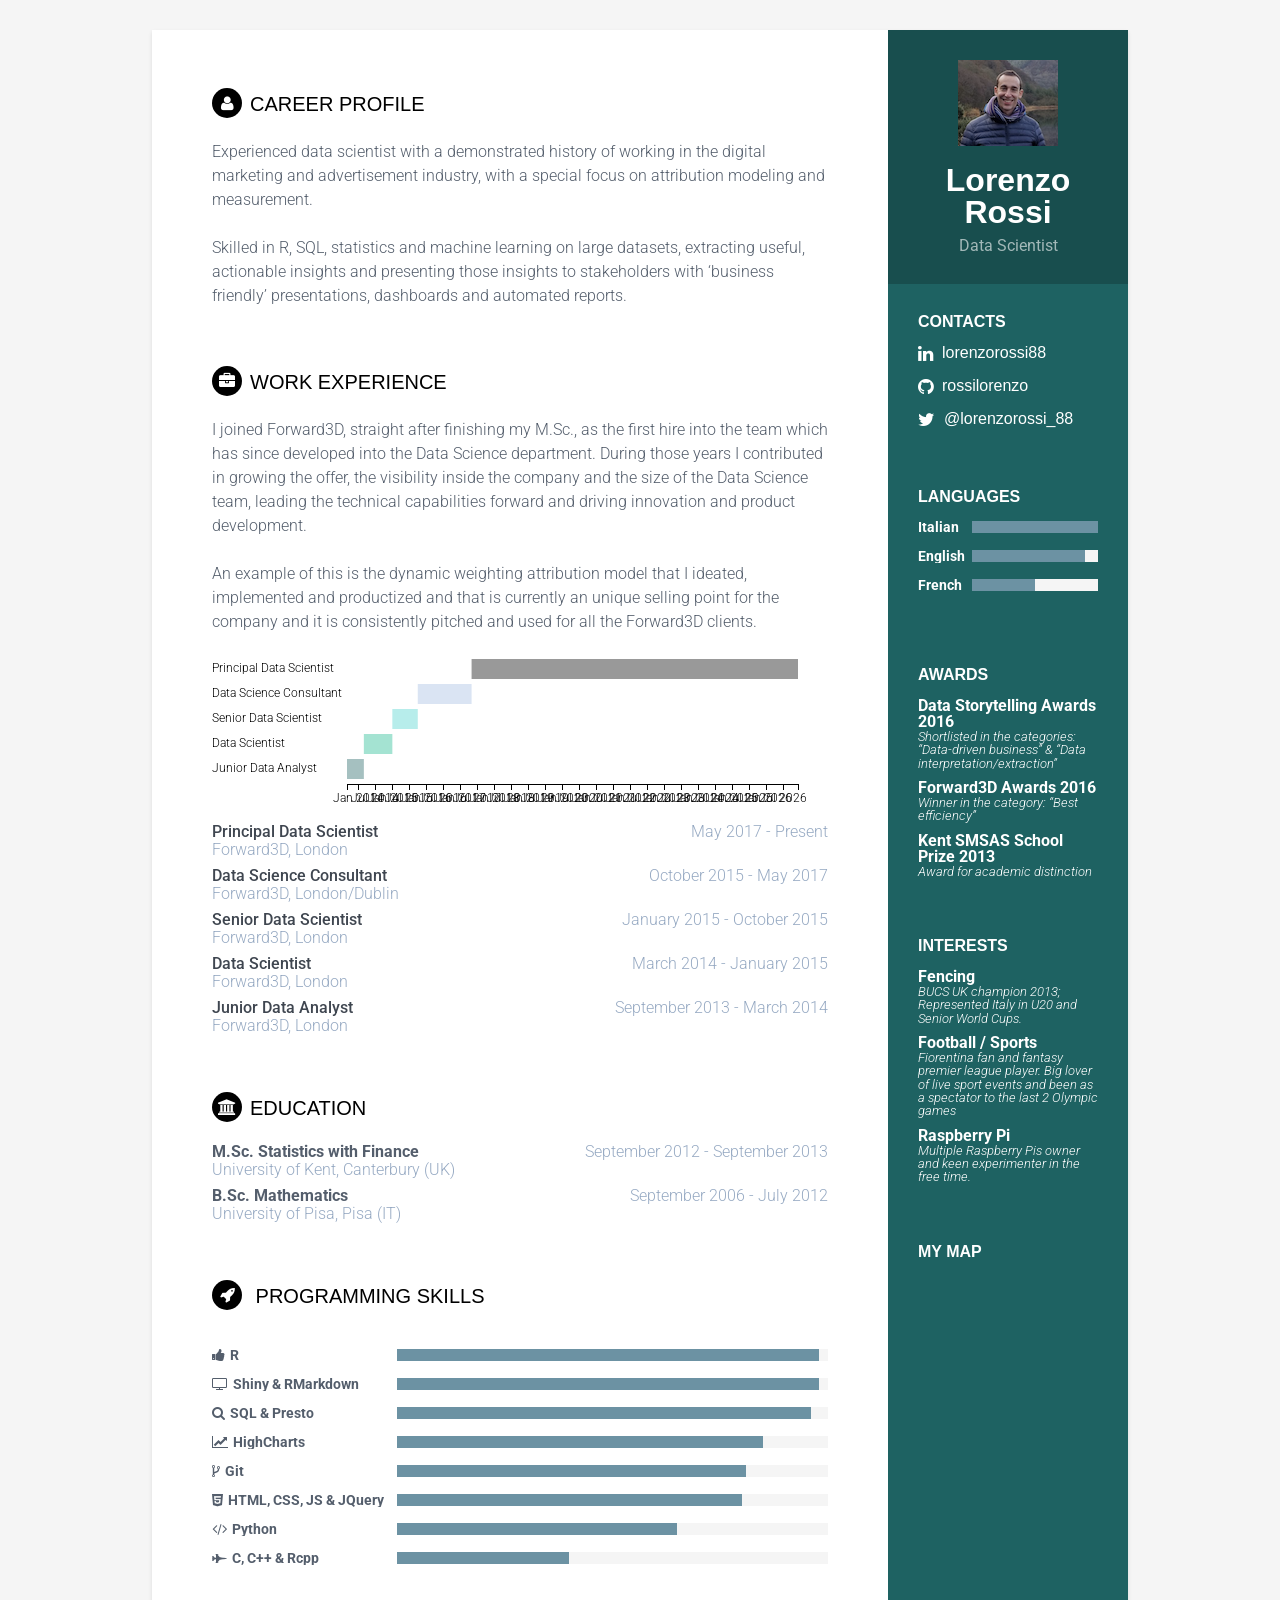
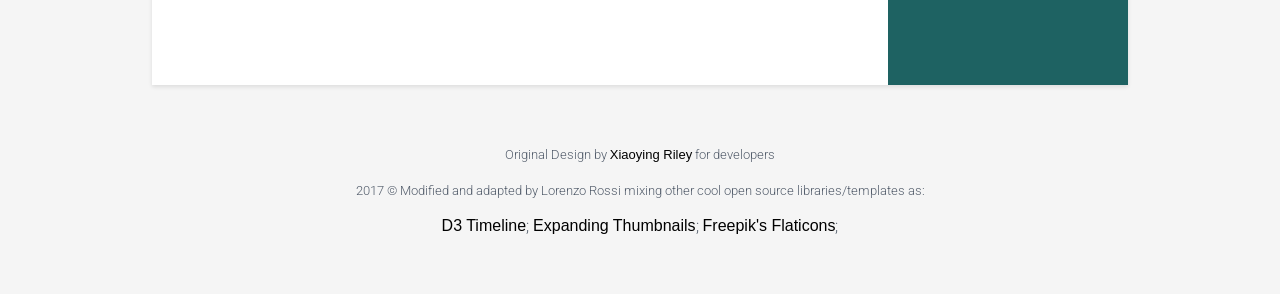
==== index.html @ d913e897 "adding google meta tag" ====
<!DOCTYPE html>
      
  
 <html lang="en-us"> 
<head>
	<meta name="generator" content="Hugo 0.18.1" />
        <title>Lorenzo Rossi Resume</title>
    
    <meta charset="utf-8">
    <meta http-equiv="X-UA-Compatible" content="IE=edge">
    <meta name="viewport" content="width=device-width, initial-scale=1.0">
    <meta name="description" content="Hugo Responsive Resume/CV Theme for Developers">
    <meta name="author" content="Pavel Kanyshev"> 
    <meta name="google-site-verification" content="xHB8V_kga6Je8Wn4gjUl0_mpxpPhlJgiMAIbyjKxvxQ" />   
    <link rel="shortcut icon" href="favicon.ico">  
    <link href='https://fonts.googleapis.com/css?family=Roboto:400,500,400italic,300italic,300,500italic,700,700italic,900,900italic' rel='stylesheet' type='text/css'>
    
    <link rel="stylesheet" href="assets/plugins/bootstrap/css/bootstrap.min.css">   
    
    <link rel="stylesheet" href="assets/plugins/reset.css">
    <link rel="stylesheet" href="assets/plugins/style.css">
    <link rel="stylesheet" href="assets/plugins/font-awesome/css/font-awesome.css">
    <link rel="stylesheet" href="assets/css/component.css">
    <link rel="stylesheet" href="assets/css/default.css">

    
    <link rel="stylesheet" href="https://npmcdn.com/leaflet@0.7.7/dist/leaflet.css" />
<script src="https://npmcdn.com/leaflet@0.7.7/dist/leaflet.js"></script>
    
    <script type="text/javascript" src="assets/plugins/jquery-1.11.3.min.js"></script>
    
      
    <link id="theme-style" rel="stylesheet" href="assets/css/styles-6.css">

    
    <script src="assets/plugins/d3.js" charset="utf-8"></script>
    <script src="assets/plugins/timeline.js"></script>
    <link rel="stylesheet" href="assets/css/timeline.css">

    
	
    

    <script type="text/javascript">

  var _gaq = _gaq || [];
  _gaq.push(['_setAccount', 'UA-99236014-1']);
  _gaq.push(['_trackPageview']);

  (function() {
    var ga = document.createElement('script'); ga.type = 'text/javascript'; ga.async = true;
    ga.src = ('https:' == document.location.protocol ? 'https://ssl' : 'http://www') + '.google-analytics.com/ga.js';
    var s = document.getElementsByTagName('script')[0]; s.parentNode.insertBefore(ga, s);
  })();

</script>


    <script type="text/javascript" src="https://l2.io/ip.js?var=myip"></script>
    <script type='text/javascript'>
        _gaq.push(['_setCustomVar', 1, 'IP', myip, 1]);
    </script>

</head>

<body>
    <div class="wrapper">

            <div class="sidebar-wrapper">

		            <div class="profile-container">
                <img class="profile" src="assets/images/profile.png" alt="" />
                <h1 class="name">Lorenzo Rossi</h1>
                <h3 class="tagline">Data Scientist</h3>
            </div>

		
		<div class="contact-container container-block">
<h2 class="container-block-title">Contacts</h2>
	<ul class="list-unstyled contact-list">
	
		<li class="linkedin">
			<i class="fa fa-linkedin"></i>
			<a target="_blank" href="//linkedin.com/in/lorenzorossi88" onClick='_gaq.push(["_trackEvent", "ContactLink", "Click", &#34;//linkedin.com/in/lorenzorossi88&#34;]);'>lorenzorossi88</a>
		</li>
	
		<li class="github">
			<i class="fa fa-github"></i>
			<a target="_blank" href="//github.com/rossilorenzo" onClick='_gaq.push(["_trackEvent", "ContactLink", "Click", &#34;//github.com/rossilorenzo&#34;]);'>rossilorenzo</a>
		</li>
	
		<li class="twitter">
			<i class="fa fa-twitter"></i>
			<a target="_blank" href="//twitter.com/lorenzorossi_88" onClick='_gaq.push(["_trackEvent", "ContactLink", "Click", &#34;//twitter.com/lorenzorossi_88&#34;]);'>@lorenzorossi_88</a>
		</li>
	
	</ul>
</div>
		

		
		            <div class="languages-container container-block">
                <h2 class="container-block-title">Languages</h2>
                
                <div class="skillset">
				
					<div class="item">
                        <h3 class="level-title">Italian</h3>
                        <div class="level-bar">
                            <div class="level-bar-inner" data-level="100%">
                            </div>                                      
                        </div>                                 
                    </div>
				
					<div class="item">
                        <h3 class="level-title">English</h3>
                        <div class="level-bar">
                            <div class="level-bar-inner" data-level="90%">
                            </div>                                      
                        </div>                                 
                    </div>
				
					<div class="item">
                        <h3 class="level-title">French</h3>
                        <div class="level-bar">
                            <div class="level-bar-inner" data-level="50%">
                            </div>                                      
                        </div>                                 
                    </div>
				
                </div>
            </div>
		

		
		            <div class="awards-container container-block">
                <h2 class="container-block-title">Awards</h2>
                <ul class="list-unstyled interests-list">
				
                    <li>
                    	<div style="font-weight: 700;">Data Storytelling Awards 2016</div>
                    	<div style="font-style: italic; font-size: smaller;">Shortlisted in the categories: “Data-driven business” &amp; “Data interpretation/extraction”</div>
                    </li>
				
                    <li>
                    	<div style="font-weight: 700;">Forward3D Awards 2016</div>
                    	<div style="font-style: italic; font-size: smaller;">Winner in the category: “Best efficiency”</div>
                    </li>
				
                    <li>
                    	<div style="font-weight: 700;">Kent SMSAS School Prize 2013</div>
                    	<div style="font-style: italic; font-size: smaller;">Award for academic distinction</div>
                    </li>
				
                </ul>
            </div>


		

		
		            <div class="interests-container container-block">
                <h2 class="container-block-title">Interests</h2>
                <ul class="list-unstyled interests-list">
				
                    <li>
                    	<div style="font-weight: 700;">Fencing</div>
                    	<div style="font-style: italic; font-size: smaller;">BUCS UK champion 2013; Represented Italy in U20 and Senior World Cups.</div>
                    </li>
				
                    <li>
                    	<div style="font-weight: 700;">Football / Sports</div>
                    	<div style="font-style: italic; font-size: smaller;">Fiorentina fan and fantasy premier league player. Big lover of live sport events and been as a spectator to the last 2 Olympic games</div>
                    </li>
				
                    <li>
                    	<div style="font-weight: 700;">Raspberry Pi</div>
                    	<div style="font-style: italic; font-size: smaller;">Multiple Raspberry Pis owner and keen experimenter in the free time.</div>
                    </li>
				
                </ul>
            </div>
		

		
		<div id = "map_container" class="map-container container-block">
	<h2 class="container-block-title">My Map</h2>
	<div id="map" style="height: 300px; color: black; "></div>
</div>

<style>
	.leaflet-control-zoom-in{
		color: black !important;
	}
	.leaflet-control-zoom-out{
		color: black !important;
	}
</style>

<script>
	
	var map = L.map('map').setView([49, 4], 2);
	map.scrollWheelZoom.disable();
	
	L.tileLayer(
    	'http://{s}.tile.openstreetmap.org/{z}/{x}/{y}.png', 
    	{maxZoom: 18}).addTo(map);

	
	L.marker([43.7228, 10.4017]).addTo(map).bindPopup("Pisa: I was born here");
	L.marker([51.5074, -0.1278]).addTo(map).bindPopup("London: I live and work here");
	L.marker([53.3498, -6.2603]).addTo(map).bindPopup("Dublin: Lived and worked remotely from here in 2016");
	L.marker([51.2802, 1.0789]).addTo(map).bindPopup("Canterbury: I have studied here");

	if(window.innerWidth <= 766){
		document.getElementById("map_container").style.height = "0px"; 
		document.getElementById("map_container").style.visibility = "hidden"; 
	}

	window.onresize = function(event) {
    	if(window.innerWidth <= 766){
			document.getElementById("map_container").style.height = "0px"; 
			document.getElementById("map_container").style.visibility = "hidden"; 
		}else{
			document.getElementById("map_container").style.visibility = "visible"; 
		}
	};
</script>
		

        </div>

	<div class="main-wrapper">

    
	            <section class="section summary-section">
                <h2 class="section-title"><i class="fa fa-user"></i>Career Profile</h2>
                <div class="summary">
                    <p>Experienced data scientist with a demonstrated history of working in the digital marketing and advertisement industry, with a special focus on attribution modeling and measurement.<br><br>Skilled in R, SQL, statistics and machine learning on large datasets, extracting useful, actionable insights and presenting those insights to stakeholders with &lsquo;business friendly&rsquo; presentations, dashboards and automated reports.</p>
                </div>
            </section>
    

    
    <section class="section education-section">
    <h2 class="section-title"><i class="fa fa-briefcase"></i>Work Experience</h2>

    <div class="summary">
        <p>I joined Forward3D, straight after finishing my M.Sc., as the first hire into the team which has since developed into the Data Science department. During those years I contributed in growing the offer, the visibility inside the company and the size of the Data Science team, leading the technical capabilities forward and driving innovation and product development.<br><br>An example of this is the dynamic weighting attribution model that I ideated, implemented and productized and that is currently an unique selling point for the company and it is consistently pitched and used for all the Forward3D clients.</p>
    </div>
    
    <div id="timeline"></div>
    <br>

    
        <div class="item jobs" id = "0" color = #6C92A3>
            <div class="meta">
                <div class="upper-row">
                    <h3 class="job-title">Principal Data Scientist</h3>
                    <div class="time" format_dates = "01/05/2017">May 2017 - Present</div>
                </div>
                <div class="company">Forward3D, London</div>
            </div>
            <div class="details">
                <p></p>
            </div>
        </div>
    
        <div class="item jobs" id = "1" color = #A2BCE0>
            <div class="meta">
                <div class="upper-row">
                    <h3 class="job-title">Data Science Consultant</h3>
                    <div class="time" format_dates = "01/10/2015">October 2015 - May 2017</div>
                </div>
                <div class="company">Forward3D, London/Dublin</div>
            </div>
            <div class="details">
                <p></p>
            </div>
        </div>
    
        <div class="item jobs" id = "2" color = #4CD3CC>
            <div class="meta">
                <div class="upper-row">
                    <h3 class="job-title">Senior Data Scientist</h3>
                    <div class="time" format_dates = "01/01/2015">January 2015 - October 2015</div>
                </div>
                <div class="company">Forward3D, London</div>
            </div>
            <div class="details">
                <p></p>
            </div>
        </div>
    
        <div class="item jobs" id = "3" color = #1DBA90>
            <div class="meta">
                <div class="upper-row">
                    <h3 class="job-title">Data Scientist</h3>
                    <div class="time" format_dates = "01/03/2014">March 2014 - January 2015</div>
                </div>
                <div class="company">Forward3D, London</div>
            </div>
            <div class="details">
                <p></p>
            </div>
        </div>
    
        <div class="item jobs" id = "4" color = #1E6262>
            <div class="meta">
                <div class="upper-row">
                    <h3 class="job-title">Junior Data Analyst</h3>
                    <div class="time" format_dates = "01/09/2013">September 2013 - March 2014</div>
                </div>
                <div class="company">Forward3D, London</div>
            </div>
            <div class="details">
                <p></p>
            </div>
        </div>
    
                
</section>


<script type="text/javascript" src="assets/plugins/jobs_timeline.js"></script>
    
    

    
    
            <section class="section education-section">
                <h2 class="section-title"><i class="fa fa-university"></i>Education</h2>
                
                
                <div class="item">
                    <div class="meta">
                        <div class="upper-row">
                            <h3 class="education-title">M.Sc. Statistics with Finance</h3>
                            <div class="time">September 2012 - September 2013</div>
                        </div>
                        <div class="company">University of Kent, Canterbury (UK)</div>
                    </div>
                    <div class="details">
                        <p></p>
                    </div>
                </div>
                
                <div class="item">
                    <div class="meta">
                        <div class="upper-row">
                            <h3 class="education-title">B.Sc. Mathematics</h3>
                            <div class="time">September 2006 - July 2012</div>
                        </div>
                        <div class="company">University of Pisa, Pisa (IT)</div>
                    </div>
                    <div class="details">
                        <p></p>
                    </div>
                </div>
                
                
            </section>
    

    

    
	<section class="skills-section section">
    <h2 class="section-title">
        <i class="fa fa-rocket"></i>
        Programming Skills
    </h2>
    <div class="intro">
        <p></p><br>
    </div>
    <div class="skillset">
        
        <div class="item">
            <h3 class="level-title">
            <i class="fa fa-thumbs-up" style="margin-right: 2px;"></i>
            R
            </h3>
            <div class="level-bar">
                <div class="level-bar-inner" data-level="98%">
                </div>                                      
            </div>                                 
        </div>
        
        <div class="item">
            <h3 class="level-title">
            <i class="fa fa-television" style="margin-right: 2px;"></i>
            Shiny &amp; RMarkdown
            </h3>
            <div class="level-bar">
                <div class="level-bar-inner" data-level="98%">
                </div>                                      
            </div>                                 
        </div>
        
        <div class="item">
            <h3 class="level-title">
            <i class="fa fa-search" style="margin-right: 2px;"></i>
            SQL &amp; Presto
            </h3>
            <div class="level-bar">
                <div class="level-bar-inner" data-level="96%">
                </div>                                      
            </div>                                 
        </div>
        
        <div class="item">
            <h3 class="level-title">
            <i class="fa fa-line-chart" style="margin-right: 2px;"></i>
            HighCharts
            </h3>
            <div class="level-bar">
                <div class="level-bar-inner" data-level="85%">
                </div>                                      
            </div>                                 
        </div>
        
        <div class="item">
            <h3 class="level-title">
            <i class="fa fa-code-fork" style="margin-right: 2px;"></i>
            Git
            </h3>
            <div class="level-bar">
                <div class="level-bar-inner" data-level="81%">
                </div>                                      
            </div>                                 
        </div>
        
        <div class="item">
            <h3 class="level-title">
            <i class="fa fa-html5" style="margin-right: 2px;"></i>
            HTML, CSS, JS &amp; JQuery
            </h3>
            <div class="level-bar">
                <div class="level-bar-inner" data-level="80%">
                </div>                                      
            </div>                                 
        </div>
        
        <div class="item">
            <h3 class="level-title">
            <i class="fa fa-code" style="margin-right: 2px;"></i>
            Python
            </h3>
            <div class="level-bar">
                <div class="level-bar-inner" data-level="65%">
                </div>                                      
            </div>                                 
        </div>
        
        <div class="item">
            <h3 class="level-title">
            <i class="fa fa-fighter-jet" style="margin-right: 2px;"></i>
            C, C&#43;&#43; &amp; Rcpp
            </h3>
            <div class="level-bar">
                <div class="level-bar-inner" data-level="40%">
                </div>                                      
            </div>                                 
        </div>
        
    </div>  
</section>
    


    

	</div>
    </div>    
    
	    <footer class="footer">
        <div class="text-center">
                
                <small class="copyright">Original Design by <a href="http://themes.3rdwavemedia.com" target="_blank">Xiaoying Riley</a> for developers</small><br><br>
				<small class="copyright">2017 &copy; Modified and adapted by <b>Lorenzo Rossi</b> mixing other cool open source libraries/templates as:</small><br><br>
				
					<small><a href="https://github.com/jiahuang/d3-timeline" target="_blank">D3 Timeline</a></small>;
					<small><a href="https://github.com/codrops/ThumbnailGridExpandingPreview" target="_blank">Expanding Thumbnails</a></small>;
					<small><a href="http://www.flaticon.com/authors/freepik" target="_blank">Freepik's Flaticons</a></small>;
				
        </div>
    </footer>

                  
    <script type="text/javascript" src="assets/plugins/bootstrap/js/bootstrap.min.js"></script> 
    <script type="text/javascript" src="assets/plugins/modernizr.custom.js"></script>  
    <script type="text/javascript" src="assets/plugins/grid.js"></script>

    
    <script type="text/javascript" src="assets/js/main.js"></script> 

    

    <script> Grid.init() </script>


 




</body>
</html>
---- assets/plugins/style.css ----
/* -------------------------------- 

Primary style

-------------------------------- */
html * {
  -webkit-font-smoothing: antialiased;
  -moz-osx-font-smoothing: grayscale;
}

*, *:after, *:before {
  -webkit-box-sizing: border-box;
  -moz-box-sizing: border-box;
  box-sizing: border-box;
}

body {
  font-size: 100%;
  font-family: "Droid Serif", serif;
  color: #7f8c97;
  background-color: #e9f0f5;
}

a {
  color: #acb7c0;
  text-decoration: none;
  font-family: "Open Sans", sans-serif;
}

img {
  max-width: 100%;
}

h1, h2 {
  font-family: "Open Sans", sans-serif;
  font-weight: bold;
}

/* -------------------------------- 

Modules - reusable parts of our design

-------------------------------- */
.cd-container {
  /* this class is used to give a max-width to the element it is applied to, and center it horizontally when it reaches that max-width */
  width: 90%;
  max-width: 1170px;
  margin: 0 auto;
}
.cd-container::after {
  /* clearfix */
  content: '';
  display: table;
  clear: both;
}

/* -------------------------------- 

Main components 

-------------------------------- */
header {
  height: 200px;
  line-height: 200px;
  text-align: center;
  background: #303e49;
}
header h1 {
  color: white;
  font-size: 18px;
  font-size: 1.125rem;
}
@media only screen and (min-width: 1170px) {
  header {
    height: 300px;
    line-height: 300px;
  }
  header h1 {
    font-size: 24px;
    font-size: 1.5rem;
  }
}

#cd-timeline {
  position: relative;
  padding: 2em 0;
  margin-top: 2em;
  margin-bottom: 2em;
}
#cd-timeline::before {
  /* this is the vertical line */
  content: '';
  position: absolute;
  top: 0;
  left: 18px;
  height: 100%;
  width: 4px;
  background: #d7e4ed;
}
@media only screen and (min-width: 1170px) {
  #cd-timeline {
    margin-top: 3em;
    margin-bottom: 3em;
  }
  #cd-timeline::before {
    left: 50%;
    margin-left: -2px;
  }
}

.cd-timeline-block {
  position: relative;
  margin: 2em 0;
}
.cd-timeline-block:after {
  content: "";
  display: table;
  clear: both;
}
.cd-timeline-block:first-child {
  margin-top: 0;
}
.cd-timeline-block:last-child {
  margin-bottom: 0;
}
@media only screen and (min-width: 1170px) {
  .cd-timeline-block {
    margin: 4em 0;
  }
  .cd-timeline-block:first-child {
    margin-top: 0;
  }
  .cd-timeline-block:last-child {
    margin-bottom: 0;
  }
}

.cd-timeline-img {
  position: absolute;
  top: 0;
  left: 0;
  width: 40px;
  height: 40px;
  border-radius: 50%;
  box-shadow: 0 0 0 4px white, inset 0 2px 0 rgba(0, 0, 0, 0.08), 0 3px 0 4px rgba(0, 0, 0, 0.05);
}
.cd-timeline-img img {
  display: block;
  width: 24px;
  height: 24px;
  position: relative;
  left: 50%;
  top: 50%;
  margin-left: -12px;
  margin-top: -12px;
}
.cd-timeline-img.cd-picture {
  background: #75ce66;
}
.cd-timeline-img.cd-movie {
  background: #c03b44;
}
.cd-timeline-img.cd-location {
  background: #f0ca45;
}
@media only screen and (min-width: 1170px) {
  .cd-timeline-img {
    width: 60px;
    height: 60px;
    left: 50%;
    margin-left: -30px;
    /* Force Hardware Acceleration in WebKit */
    -webkit-transform: translateZ(0);
    -webkit-backface-visibility: hidden;
  }
  .cssanimations .cd-timeline-img.is-hidden {
    visibility: hidden;
  }
  .cssanimations .cd-timeline-img.bounce-in {
    visibility: visible;
    -webkit-animation: cd-bounce-1 0.6s;
    -moz-animation: cd-bounce-1 0.6s;
    animation: cd-bounce-1 0.6s;
  }
}

@-webkit-keyframes cd-bounce-1 {
  0% {
    opacity: 0;
    -webkit-transform: scale(0.5);
  }

  60% {
    opacity: 1;
    -webkit-transform: scale(1.2);
  }

  100% {
    -webkit-transform: scale(1);
  }
}
@-moz-keyframes cd-bounce-1 {
  0% {
    opacity: 0;
    -moz-transform: scale(0.5);
  }

  60% {
    opacity: 1;
    -moz-transform: scale(1.2);
  }

  100% {
    -moz-transform: scale(1);
  }
}
@keyframes cd-bounce-1 {
  0% {
    opacity: 0;
    -webkit-transform: scale(0.5);
    -moz-transform: scale(0.5);
    -ms-transform: scale(0.5);
    -o-transform: scale(0.5);
    transform: scale(0.5);
  }

  60% {
    opacity: 1;
    -webkit-transform: scale(1.2);
    -moz-transform: scale(1.2);
    -ms-transform: scale(1.2);
    -o-transform: scale(1.2);
    transform: scale(1.2);
  }

  100% {
    -webkit-transform: scale(1);
    -moz-transform: scale(1);
    -ms-transform: scale(1);
    -o-transform: scale(1);
    transform: scale(1);
  }
}
.cd-timeline-content {
  position: relative;
  margin-left: 60px;
  background: white;
  border-radius: 0.25em;
  padding: 1em;
  box-shadow: 0 3px 0 #d7e4ed;
}
.cd-timeline-content:after {
  content: "";
  display: table;
  clear: both;
}
.cd-timeline-content h2 {
  color: #303e49;
}
.cd-timeline-content p, .cd-timeline-content .cd-read-more, .cd-timeline-content .cd-date {
  font-size: 13px;
  font-size: 0.8125rem;
}
.cd-timeline-content .cd-read-more, .cd-timeline-content .cd-date {
  display: inline-block;
}
.cd-timeline-content p {
  margin: 1em 0;
  line-height: 1.6;
}
.cd-timeline-content .cd-read-more {
  float: right;
  padding: .8em 1em;
  background: #acb7c0;
  color: white;
  border-radius: 0.25em;
}
.no-touch .cd-timeline-content .cd-read-more:hover {
  background-color: #bac4cb;
}
.cd-timeline-content .cd-date {
  float: left;
  padding: .8em 0;
  opacity: .7;
}
.cd-timeline-content::before {
  content: '';
  position: absolute;
  top: 16px;
  right: 100%;
  height: 0;
  width: 0;
  border: 7px solid transparent;
  border-right: 7px solid white;
}
@media only screen and (min-width: 768px) {
  .cd-timeline-content h2 {
    font-size: 20px;
    font-size: 1.25rem;
  }
  .cd-timeline-content p {
    font-size: 16px;
    font-size: 1rem;
  }
  .cd-timeline-content .cd-read-more, .cd-timeline-content .cd-date {
    font-size: 14px;
    font-size: 0.875rem;
  }
}
@media only screen and (min-width: 1170px) {
  .cd-timeline-content {
    margin-left: 0;
    padding: 1.6em;
    width: 45%;
  }
  .cd-timeline-content::before {
    top: 24px;
    left: 100%;
    border-color: transparent;
    border-left-color: white;
  }
  .cd-timeline-content .cd-read-more {
    float: left;
  }
  .cd-timeline-content .cd-date {
    position: absolute;
    width: 100%;
    left: 122%;
    top: 6px;
    font-size: 16px;
    font-size: 1rem;
  }
  .cd-timeline-block:nth-child(even) .cd-timeline-content {
    float: right;
  }
  .cd-timeline-block:nth-child(even) .cd-timeline-content::before {
    top: 24px;
    left: auto;
    right: 100%;
    border-color: transparent;
    border-right-color: white;
  }
  .cd-timeline-block:nth-child(even) .cd-timeline-content .cd-read-more {
    float: right;
  }
  .cd-timeline-block:nth-child(even) .cd-timeline-content .cd-date {
    left: auto;
    right: 122%;
    text-align: right;
  }
  .cssanimations .cd-timeline-content.is-hidden {
    visibility: hidden;
  }
  .cssanimations .cd-timeline-content.bounce-in {
    visibility: visible;
    -webkit-animation: cd-bounce-2 0.6s;
    -moz-animation: cd-bounce-2 0.6s;
    animation: cd-bounce-2 0.6s;
  }
}

@media only screen and (min-width: 1170px) {
  /* inverse bounce effect on even content blocks */
  .cssanimations .cd-timeline-block:nth-child(even) .cd-timeline-content.bounce-in {
    -webkit-animation: cd-bounce-2-inverse 0.6s;
    -moz-animation: cd-bounce-2-inverse 0.6s;
    animation: cd-bounce-2-inverse 0.6s;
  }
}
@-webkit-keyframes cd-bounce-2 {
  0% {
    opacity: 0;
    -webkit-transform: translateX(-100px);
  }

  60% {
    opacity: 1;
    -webkit-transform: translateX(20px);
  }

  100% {
    -webkit-transform: translateX(0);
  }
}
@-moz-keyframes cd-bounce-2 {
  0% {
    opacity: 0;
    -moz-transform: translateX(-100px);
  }

  60% {
    opacity: 1;
    -moz-transform: translateX(20px);
  }

  100% {
    -moz-transform: translateX(0);
  }
}
@keyframes cd-bounce-2 {
  0% {
    opacity: 0;
    -webkit-transform: translateX(-100px);
    -moz-transform: translateX(-100px);
    -ms-transform: translateX(-100px);
    -o-transform: translateX(-100px);
    transform: translateX(-100px);
  }

  60% {
    opacity: 1;
    -webkit-transform: translateX(20px);
    -moz-transform: translateX(20px);
    -ms-transform: translateX(20px);
    -o-transform: translateX(20px);
    transform: translateX(20px);
  }

  100% {
    -webkit-transform: translateX(0);
    -moz-transform: translateX(0);
    -ms-transform: translateX(0);
    -o-transform: translateX(0);
    transform: translateX(0);
  }
}
@-webkit-keyframes cd-bounce-2-inverse {
  0% {
    opacity: 0;
    -webkit-transform: translateX(100px);
  }

  60% {
    opacity: 1;
    -webkit-transform: translateX(-20px);
  }

  100% {
    -webkit-transform: translateX(0);
  }
}
@-moz-keyframes cd-bounce-2-inverse {
  0% {
    opacity: 0;
    -moz-transform: translateX(100px);
  }

  60% {
    opacity: 1;
    -moz-transform: translateX(-20px);
  }

  100% {
    -moz-transform: translateX(0);
  }
}
@keyframes cd-bounce-2-inverse {
  0% {
    opacity: 0;
    -webkit-transform: translateX(100px);
    -moz-transform: translateX(100px);
    -ms-transform: translateX(100px);
    -o-transform: translateX(100px);
    transform: translateX(100px);
  }

  60% {
    opacity: 1;
    -webkit-transform: translateX(-20px);
    -moz-transform: translateX(-20px);
    -ms-transform: translateX(-20px);
    -o-transform: translateX(-20px);
    transform: translateX(-20px);
  }

  100% {
    -webkit-transform: translateX(0);
    -moz-transform: translateX(0);
    -ms-transform: translateX(0);
    -o-transform: translateX(0);
    transform: translateX(0);
  }
}
---- assets/css/component.css ----
.og-grid {
	list-style: none;
	padding: 20px 0;
	margin: 0 auto;
	width: 100%;
}

.og-grid li {
	display: inline-block;
	margin: 10px 5px 0 5px;
	vertical-align: top;
	height: 250px;
}

.og-grid li > a,
.og-grid li > a img {
	border: none;
	outline: none;
	display: block;
	position: relative;
	opacity: 0.60;
    filter: alpha(opacity=50);
}

.og-grid li > a,
.og-grid li > a img:hover {
	opacity: 1.0;
    filter: alpha(opacity=100); /* For IE8 and earlier */
}

.og-grid li.og-expanded > a::after {
	top: auto;
	border: solid transparent;
	content: " ";
	height: 0;
	width: 0;
	position: absolute;
	pointer-events: none;
	border-bottom-color: white;
	border-width: 15px;
	left: 50%;
	margin: -20px 0 0 -15px;
	visibility: hidden;
}

.og-expander {
	position: absolute;
	background: white;
	top: auto;
	left: 0;
	width: 100%;
	margin-top: 10px;
	text-align: left;
	height: 0;
	overflow: hidden;
}

.og-expander-inner {
	padding: 50px 30px;
	height: 100%;
}

.og-close {
	position: absolute;
	width: 40px;
	height: 40px;
	top: 20px;
	right: 20px;
	cursor: pointer;
}

.og-close::before,
.og-close::after {
	content: '';
	position: absolute;
	width: 100%;
	top: 50%;
	height: 1px;
	background: #888;
	-webkit-transform: rotate(45deg);
	-moz-transform: rotate(45deg);
	transform: rotate(45deg);
}

.og-close::after {
	-webkit-transform: rotate(-45deg);
	-moz-transform: rotate(-45deg);
	transform: rotate(-45deg);
}

.og-close:hover::before,
.og-close:hover::after {
	background: #333;
}

.og-fullimg,
.og-details {
	width: 50%;
	float: left;
	overflow: hidden;
	position: relative;
}

.og-details {
	padding: 0 40px 0 20px;
}

.og-fullimg {
	text-align: center;
}

.og-fullimg img {
	display: inline-block;
	max-height: 100%;
	max-width: 100%;
}

.og-details h3 {
	font-weight: 300;
	font-size: 52px;
	padding: 40px 0 10px;
	margin-bottom: 10px;
}

.og-details p {
	font-weight: 400;
	font-size: 16px;
	line-height: 22px;
	color: #999;
}

.og-details a {
	font-weight: 700;
	font-size: 16px;
	color: #333;
	text-transform: uppercase;
	letter-spacing: 2px;
	padding: 10px 20px;
	border: 3px solid #333;
	display: inline-block;
	margin: 30px 0 0;
	outline: none;
}

.og-details a::before {
	content: '\2192';
	display: inline-block;
	margin-right: 10px;
}

.og-details a:hover {
	border-color: #999;
	color: #999;
}

.og-loading {
	width: 20px;
	height: 20px;
	border-radius: 50%;
	background: #ddd;
	box-shadow: 0 0 1px #ccc, 15px 30px 1px #ccc, -15px 30px 1px #ccc;
	position: absolute;
	top: 50%;
	left: 50%;
	margin: -25px 0 0 -25px;
	-webkit-animation: loader 0.5s infinite ease-in-out both;
	-moz-animation: loader 0.5s infinite ease-in-out both;
	animation: loader 0.5s infinite ease-in-out both;
}

@-webkit-keyframes loader {
	0% { background: #ddd; }
	33% { background: #ccc; box-shadow: 0 0 1px #ccc, 15px 30px 1px #ccc, -15px 30px 1px #ddd; }
	66% { background: #ccc; box-shadow: 0 0 1px #ccc, 15px 30px 1px #ddd, -15px 30px 1px #ccc; }
}

@-moz-keyframes loader {
	0% { background: #ddd; }
	33% { background: #ccc; box-shadow: 0 0 1px #ccc, 15px 30px 1px #ccc, -15px 30px 1px #ddd; }
	66% { background: #ccc; box-shadow: 0 0 1px #ccc, 15px 30px 1px #ddd, -15px 30px 1px #ccc; }
}

@keyframes loader {
	0% { background: #ddd; }
	33% { background: #ccc; box-shadow: 0 0 1px #ccc, 15px 30px 1px #ccc, -15px 30px 1px #ddd; }
	66% { background: #ccc; box-shadow: 0 0 1px #ccc, 15px 30px 1px #ddd, -15px 30px 1px #ccc; }
}

@media screen and (max-width: 830px) {

	.og-expander h3 { font-size: 32px; }
	.og-expander p { font-size: 13px; }
	.og-expander a { font-size: 12px; }

}

@media screen and (max-width: 650px) {

	.og-fullimg { display: none; }
	.og-details { float: none; width: 100%; }
	
}
---- assets/css/default.css ----
/* General Demo Style */
@import url(https://fonts.googleapis.com/css?family=Lato:300,400,700);

html { height: 100%; }

*,
*:after,
*:before {
	-webkit-box-sizing: border-box;
	-moz-box-sizing: border-box;
	box-sizing: border-box;
	padding: 0;
	margin: 0;
}

/* Clearfix hack by Nicolas Gallagher: http://nicolasgallagher.com/micro-clearfix-hack/ */
.clearfix:before,
.clearfix:after {
    content: " ";
    display: table;
}

.clearfix:after {
    clear: both;
}

.clearfix {
    *zoom: 1;
}

body {
    font-family: 'Lato', Calibri, Arial, sans-serif;
    background: #f9f9f9;
    font-weight: 300;
    font-size: 15px;
    color: #333;
    overflow: scroll;
    overflow-x: hidden;
}

a {
	color: #555;
	text-decoration: none;
}

.container {
	width: 100%;
	position: relative;
}

.container > header {
	width: 90%;
	max-width: 1240px;
	margin: 0 auto;
	position: relative;
	padding: 0 30px 50px 30px;
}

.container > header {
	padding: 60px 30px 50px;
	text-align: center;
}

.container > header h1 {
	font-size: 34px;
	line-height: 38px;
	margin: 0 auto;
	font-weight: 700;
	color: #333;
}

.container > header h1 span {
	display: block;
	font-size: 20px;
	font-weight: 300;
}

.main > p {
	text-align: center;
	padding: 50px 20px;
}

/* Header Style */
.codrops-top {
	line-height: 24px;
	font-size: 11px;
	background: #fff;
	background: rgba(255, 255, 255, 0.5);
	text-transform: uppercase;
	z-index: 9999;
	position: relative;
	box-shadow: 1px 0px 2px rgba(0,0,0,0.2);
}

.codrops-top a {
	padding: 0px 10px;
	letter-spacing: 1px;
	color: #333;
	display: inline-block;
}

.codrops-top a:hover {
	background: rgba(255,255,255,0.8);
	color: #000;
}

.codrops-top span.right {
	float: right;
}

.codrops-top span.right a {
	float: left;
	display: block;
}
---- assets/css/styles-6.css ----
/*   
 * Template Name: Orbit - Responsive Resume/CV Template for Developers
 * Version: 1.0
 * Author: Xiaoying Riley
 * Twitter: @3rdwave_themes
 * License: Creative Commons Attribution 3.0 License
 * Website: http://themes.3rdwavemedia.com/
*/
/* styles-6.css */
/* ======= Base ======= */
body {
  font-family: 'Roboto', sans-serif;
  color: #545E6C;
  background: #f5f5f5;
  font-size: 1rem;
  padding: 30px;
  -webkit-font-smoothing: antialiased;
  -moz-osx-font-smoothing: grayscale;
}
h1,
h2,
h3,
h4,
h5,
h6 {
  font-weight: 700;
}
a {
  color: #000;
  -webkit-transition: all 0.4s ease-in-out;
  -moz-transition: all 0.4s ease-in-out;
  -ms-transition: all 0.4s ease-in-out;
  -o-transition: all 0.4s ease-in-out;
}
a:hover {
  text-decoration: underline;
  color: #10171a;
}
a:focus {
  text-decoration: none;
}
p {
  line-height: 1.5;
}
.wrapper {
  background: #1E6262;
  max-width: 80%;
  margin: 0 auto;
  position: relative;
  -webkit-box-shadow: 0px 2px 4px rgba(0, 0, 0, 0.1);
  -moz-box-shadow: 0px 2px 4px rgba(0, 0, 0, 0.1);
  box-shadow: 0px 2px 4px rgba(0, 0, 0, 0.1);
}
.sidebar-wrapper {
  background: #1E6262;
  position: absolute;
  right: 0;
  width: 240px;
  height: 100%;
  min-height: 800px;
  color: #fff;
}
.sidebar-wrapper a {
  color: #fff;
}
.sidebar-wrapper .profile-container {
  padding: 30px;
  background: rgba(0, 0, 0, 0.2);
  text-align: center;
  color: #fff;
}
.sidebar-wrapper .name {
  font-size: 32px;
  font-weight: 900;
  margin-top: 0;
  margin-bottom: 10px;
}
.sidebar-wrapper .tagline {
  color: rgba(255, 255, 255, 0.6);
  font-size: 16px;
  font-weight: 400;
  margin-top: 0;
  margin-bottom: 0;
}
.sidebar-wrapper .profile {
  margin-bottom: 15px;
}
.sidebar-wrapper .contact-list .fa {
  margin-right: 5px;
  font-size: 18px;
  vertical-align: middle;
}
.sidebar-wrapper .contact-list li {
  margin-bottom: 15px;
}
.sidebar-wrapper .contact-list li:last-child {
  margin-bottom: 0;
}
.sidebar-wrapper .contact-list .email .fa {
  font-size: 14px;
}
.sidebar-wrapper .container-block {
  padding: 30px;
}
.sidebar-wrapper .container-block-title {
  text-transform: uppercase;
  font-size: 16px;
  font-weight: 700;
  margin-top: 0;
  margin-bottom: 15px;
}
.sidebar-wrapper .degree {
  font-size: 14px;
  margin-top: 0;
  margin-bottom: 5px;
}
.sidebar-wrapper .education-container .item {
  margin-bottom: 15px;
}
.sidebar-wrapper .education-container .item:last-child {
  margin-bottom: 0;
}
.sidebar-wrapper .education-container .meta {
  color: rgba(255, 255, 255, 0.6);
  font-weight: 500;
  margin-bottom: 0px;
  margin-top: 0;
}
.sidebar-wrapper .education-container .time {
  color: rgba(255, 255, 255, 0.6);
  font-weight: 500;
  margin-bottom: 0px;
}
.sidebar-wrapper .languages-container .lang-desc {
  color: rgba(255, 255, 255, 0.6);
}
.sidebar-wrapper .languages-list {
  margin-bottom: 0;
}
.sidebar-wrapper .languages-list li {
  margin-bottom: 10px;
}
.sidebar-wrapper .languages-list li:last-child {
  margin-bottom: 0;
}
.sidebar-wrapper .interests-list {
  margin-bottom: 0;
}
.sidebar-wrapper .interests-list li {
  margin-bottom: 10px;
}
.sidebar-wrapper .interests-list li:last-child {
  margin-bottom: 0;
}
.main-wrapper {
  background: #fff;
  padding: 60px;
  padding-right: 300px;
  page-break-before: always;
}
.main-wrapper .section-title {
  text-transform: uppercase;
  font-size: 20px;
  font-weight: 500;
  color: #000;
  position: relative;
  margin-top: 0;
  margin-bottom: 20px;
}
.main-wrapper .section-title .fa {
  width: 30px;
  height: 30px;
  margin-right: 8px;
  display: inline-block;
  color: #fff;
  -webkit-border-radius: 50%;
  -moz-border-radius: 50%;
  -ms-border-radius: 50%;
  -o-border-radius: 50%;
  border-radius: 50%;
  -moz-background-clip: padding;
  -webkit-background-clip: padding-box;
  background-clip: padding-box;
  background: #000;
  text-align: center;
  padding-top: 8px;
  font-size: 16px;
  position: relative;
  top: -2px;
}
.main-wrapper .section {
  margin-bottom: 60px;
  page-break-inside: avoid;
}
.main-wrapper .experiences-section .item {
  margin-bottom: 30px;
}
.main-wrapper .upper-row {
  position: relative;
  overflow: hidden;
  margin-bottom: 2px;
}
.main-wrapper .job-title {
  color: #3F4650;
  font-size: 16px;
  margin-top: 0;
  margin-bottom: 0;
  font-weight: 500;
}
.main-wrapper .time {
  position: absolute;
  right: 0;
  top: 0;
  color: #97AAC3;
}
.main-wrapper .company {
  margin-bottom: 10px;
  color: #97AAC3;
}
.main-wrapper .project-title {
  font-size: 16px;
  font-weight: 400;
  margin-top: 0;
  margin-bottom: 5px;
}
.main-wrapper .projects-section .intro {
  margin-bottom: 30px;
}
.main-wrapper .projects-section .item {
  margin-bottom: 15px;
}
.skillset .item {
  margin-bottom: 15px;
  overflow: hidden;
}
.skillset .level-title {
  font-size: 14px;
  margin-top: 0;
  margin-bottom: 12px;
}
.skillset .level-bar {
  height: 12px;
  background: #f5f5f5 !important;
}
.skillset .level-bar-inner {
  height: 12px;
  background: #6c92a3 !important;
}
.footer {
  padding: 30px;
  padding-top: 60px;
}
.footer .copyright {
  line-height: 1.6;
  color: #545E6C;
  font-size: 13px;
}
.footer .fa-heart {
  color: #fb866a;
}
/* Extra small devices (phones, less than 768px) */
@media (max-width: 767px) {
  .sidebar-wrapper {
    position: static;
    width: inherit;
  }
  .main-wrapper {
    padding: 30px;
  }
  .main-wrapper .time {
    position: static;
    display: block;
    margin-top: 5px;
  }
  .main-wrapper .upper-row {
    margin-bottom: 0;
  }
}
/* Small devices (tablets, 768px and up) */
/* Medium devices (desktops, 992px and up) */
@media (min-width: 992px) {
  .skillset .level-title {
    display: inline-block;
    float: left;
    width: 30%;
    margin-bottom: 0;
  }
  .skillset .level-bar {
    display: inline-block;
    width: 70%;
    float: left;
    position: relative;
    top: 1px;
  }
}
/* Large devices (large desktops, 1200px and up) */
/* Ex-Large devices (large desktops, 1200px and up) */
---- assets/css/timeline.css ----
.axis path,
.axis line {
  fill: none;
  stroke: black;
  shape-rendering: crispEdges;
}

.axis text {
  font-family: Roboto;
  font-size: 12px;
}

.timeline-label {
  font-family: Roboto;
  font-size: 12px;
}
    
.coloredDiv {
  height:20px; width:20px; float:left;
}
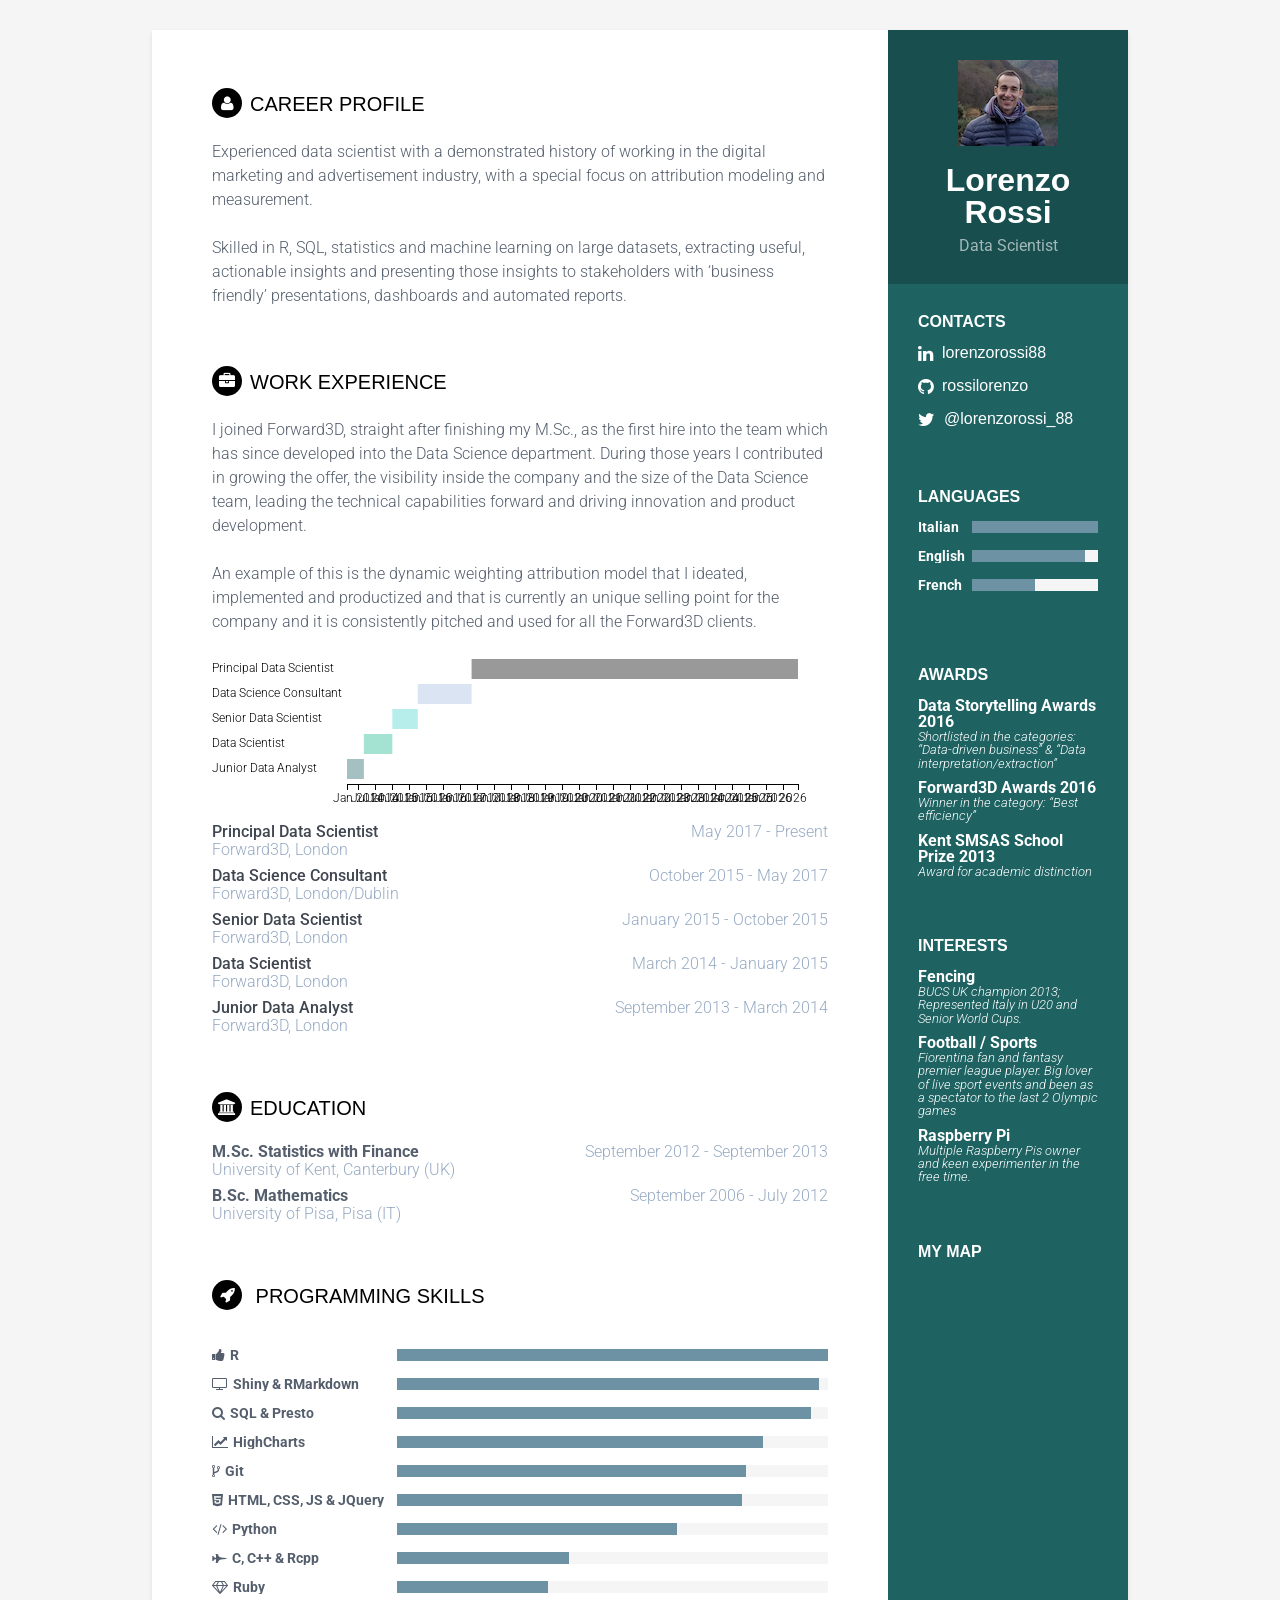
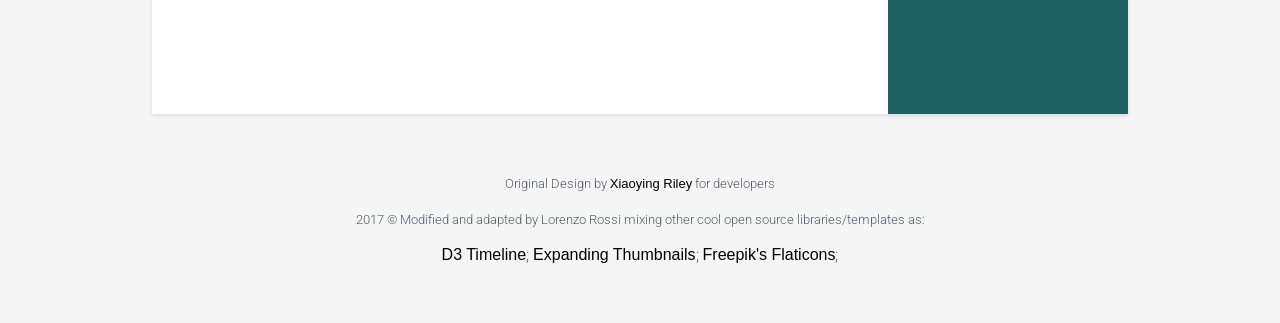
==== commit 288251c7: "adding better description metatag" ====
--- a/index.html
+++ b/index.html
@@ -9,11 +9,12 @@
     <meta charset="utf-8">
     <meta http-equiv="X-UA-Compatible" content="IE=edge">
     <meta name="viewport" content="width=device-width, initial-scale=1.0">
-    <meta name="description" content="Hugo Responsive Resume/CV Theme for Developers">
-    <meta name="author" content="Pavel Kanyshev"> 
-    <meta name="google-site-verification" content="xHB8V_kga6Je8Wn4gjUl0_mpxpPhlJgiMAIbyjKxvxQ" />   
+    <meta name="description" content="R Developer and Data Scientist - Expert in digital marketing, attribution and measurement">
+    <meta name="author" content="Lorenzo Rossi"> 
+    <meta name="google-site-verification" content="iGsS7lU31D9lJ63Nf-CL7060UFH_GFuISI9q1undSFM" />  
     <link rel="shortcut icon" href="favicon.ico">  
     <link href='https://fonts.googleapis.com/css?family=Roboto:400,500,400italic,300italic,300,500italic,700,700italic,900,900italic' rel='stylesheet' type='text/css'>
+    <script type="text/javascript" src="https://platform.linkedin.com/badges/js/profile.js" async defer></script>
     
     <link rel="stylesheet" href="assets/plugins/bootstrap/css/bootstrap.min.css">   
     
@@ -381,7 +382,7 @@
             R
             </h3>
             <div class="level-bar">
-                <div class="level-bar-inner" data-level="98%">
+                <div class="level-bar-inner" data-level="100%">
                 </div>                                      
             </div>                                 
         </div>
@@ -459,6 +460,17 @@
             </h3>
             <div class="level-bar">
                 <div class="level-bar-inner" data-level="40%">
+                </div>                                      
+            </div>                                 
+        </div>
+        
+        <div class="item">
+            <h3 class="level-title">
+            <i class="fa fa-diamond" style="margin-right: 2px;"></i>
+            Ruby
+            </h3>
+            <div class="level-bar">
+                <div class="level-bar-inner" data-level="35%">
                 </div>                                      
             </div>                                 
         </div>
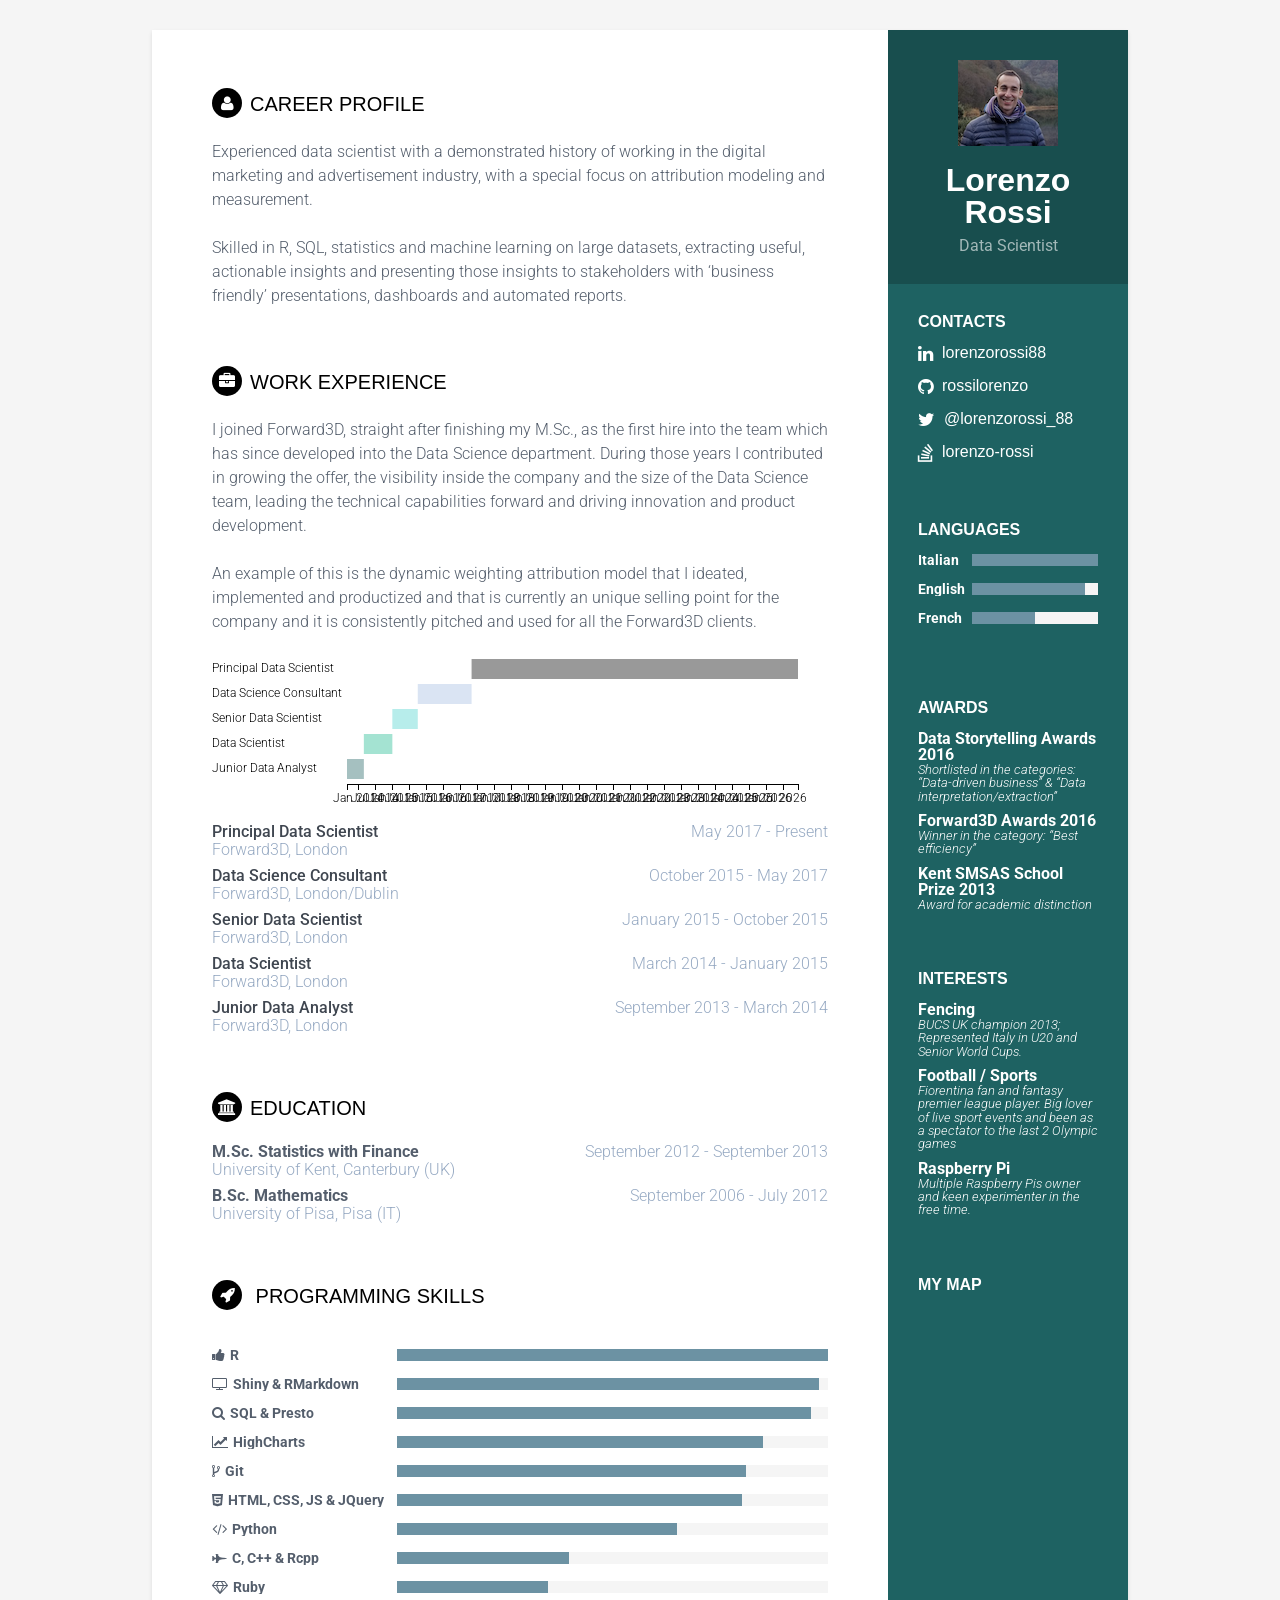
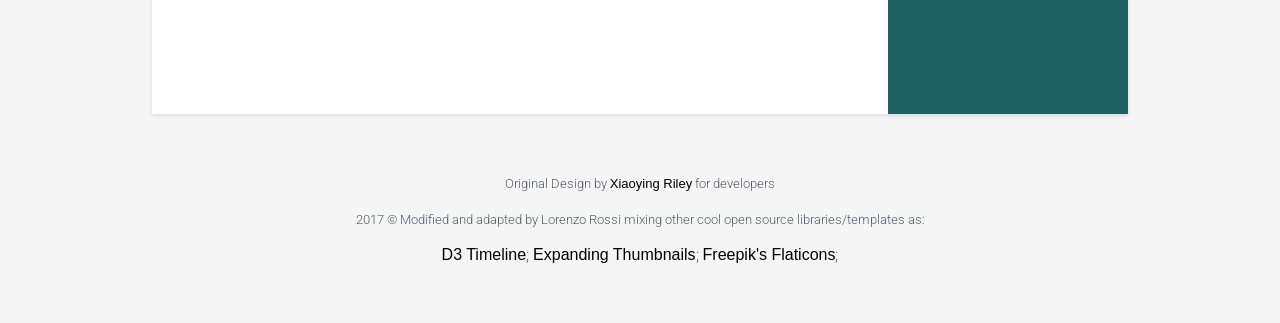
==== commit 1d200202: "meta and stackoverflow" ====
--- a/index.html
+++ b/index.html
@@ -4,12 +4,12 @@
  <html lang="en-us"> 
 <head>
 	<meta name="generator" content="Hugo 0.18.1" />
-        <title>Lorenzo Rossi Resume</title>
+        <title>Lorenzo Rossi&#39;s Resume</title>
     
     <meta charset="utf-8">
     <meta http-equiv="X-UA-Compatible" content="IE=edge">
     <meta name="viewport" content="width=device-width, initial-scale=1.0">
-    <meta name="description" content="R Developer and Data Scientist - Expert in digital marketing, attribution and measurement">
+    <meta name="description" content="R Developer and Data Scientist - Expert in digital marketing, attribution and omni-channel measurement">
     <meta name="author" content="Lorenzo Rossi"> 
     <meta name="google-site-verification" content="iGsS7lU31D9lJ63Nf-CL7060UFH_GFuISI9q1undSFM" />  
     <link rel="shortcut icon" href="favicon.ico">  
@@ -57,11 +57,6 @@
 </script>
 
 
-    <script type="text/javascript" src="https://l2.io/ip.js?var=myip"></script>
-    <script type='text/javascript'>
-        _gaq.push(['_setCustomVar', 1, 'IP', myip, 1]);
-    </script>
-
 </head>
 
 <body>
@@ -93,6 +88,11 @@
 		<li class="twitter">
 			<i class="fa fa-twitter"></i>
 			<a target="_blank" href="//twitter.com/lorenzorossi_88" onClick='_gaq.push(["_trackEvent", "ContactLink", "Click", &#34;//twitter.com/lorenzorossi_88&#34;]);'>@lorenzorossi_88</a>
+		</li>
+	
+		<li class="stackoverflow">
+			<i class="fa fa-stack-overflow "></i>
+			<a target="_blank" href="//stackoverflow.com/users/1252250/lorenzo-rossi" onClick='_gaq.push(["_trackEvent", "ContactLink", "Click", &#34;//stackoverflow.com/users/1252250/lorenzo-rossi&#34;]);'>lorenzo-rossi</a>
 		</li>
 	
 	</ul>
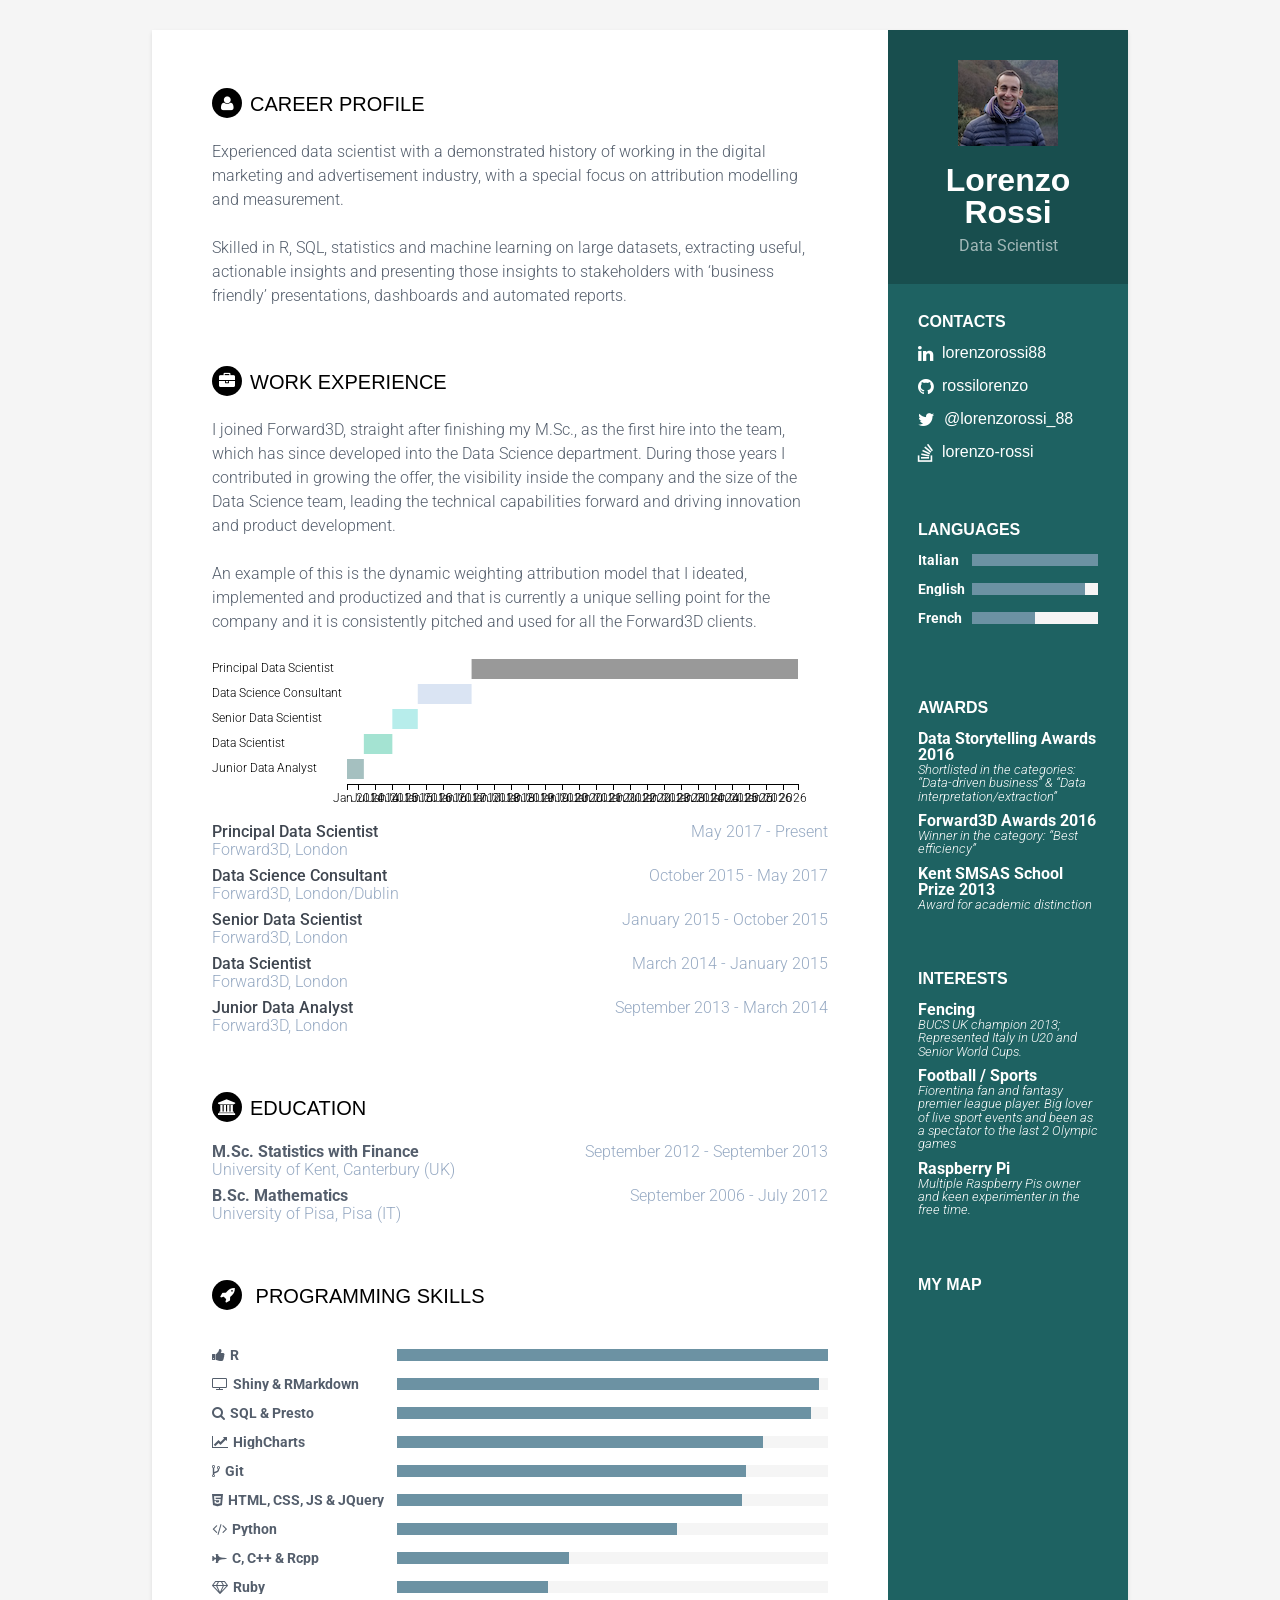
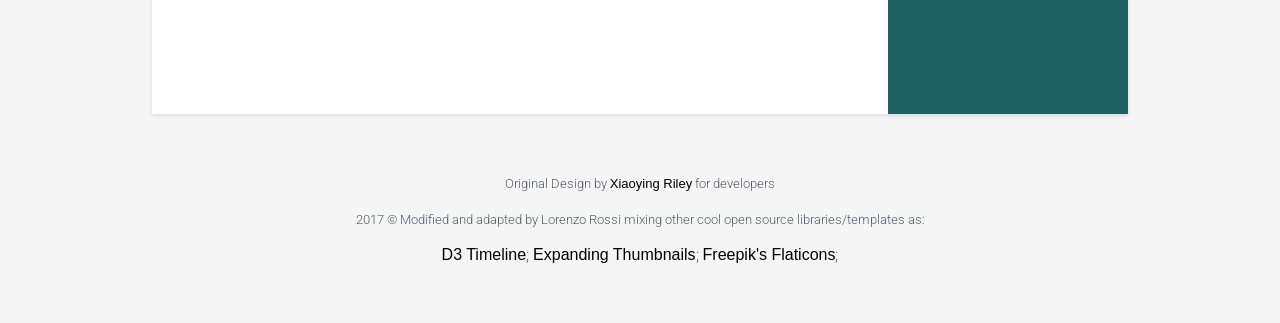
==== commit f8ccade5: "Adding ScrollTracking" ====
--- a/index.html
+++ b/index.html
@@ -54,6 +54,15 @@
     var s = document.getElementsByTagName('script')[0]; s.parentNode.insertBefore(ga, s);
   })();
 
+  var firstScroll = false;
+
+    $(window).on('scroll', function() {
+    if (!firstScroll) {
+        _gaq.push(["_trackEvent", "Scroll", "True", "True"])
+        firstScroll = true;  
+    }
+});
+
 </script>
 
 
@@ -237,7 +246,7 @@
 	            <section class="section summary-section">
                 <h2 class="section-title"><i class="fa fa-user"></i>Career Profile</h2>
                 <div class="summary">
-                    <p>Experienced data scientist with a demonstrated history of working in the digital marketing and advertisement industry, with a special focus on attribution modeling and measurement.<br><br>Skilled in R, SQL, statistics and machine learning on large datasets, extracting useful, actionable insights and presenting those insights to stakeholders with &lsquo;business friendly&rsquo; presentations, dashboards and automated reports.</p>
+                    <p>Experienced data scientist with a demonstrated history of working in the digital marketing and advertisement industry, with a special focus on attribution modelling and measurement.<br><br>Skilled in R, SQL, statistics and machine learning on large datasets, extracting useful, actionable insights and presenting those insights to stakeholders with &lsquo;business friendly&rsquo; presentations, dashboards and automated reports.</p>
                 </div>
             </section>
     
@@ -247,7 +256,7 @@
     <h2 class="section-title"><i class="fa fa-briefcase"></i>Work Experience</h2>
 
     <div class="summary">
-        <p>I joined Forward3D, straight after finishing my M.Sc., as the first hire into the team which has since developed into the Data Science department. During those years I contributed in growing the offer, the visibility inside the company and the size of the Data Science team, leading the technical capabilities forward and driving innovation and product development.<br><br>An example of this is the dynamic weighting attribution model that I ideated, implemented and productized and that is currently an unique selling point for the company and it is consistently pitched and used for all the Forward3D clients.</p>
+        <p>I joined Forward3D, straight after finishing my M.Sc., as the first hire into the team, which has since developed into the Data Science department. During those years I contributed in growing the offer, the visibility inside the company and the size of the Data Science team, leading the technical capabilities forward and driving innovation and product development.<br><br>An example of this is the dynamic weighting attribution model that I ideated, implemented and productized and that is currently a unique selling point for the company and it is consistently pitched and used for all the Forward3D clients.</p>
     </div>
     
     <div id="timeline"></div>
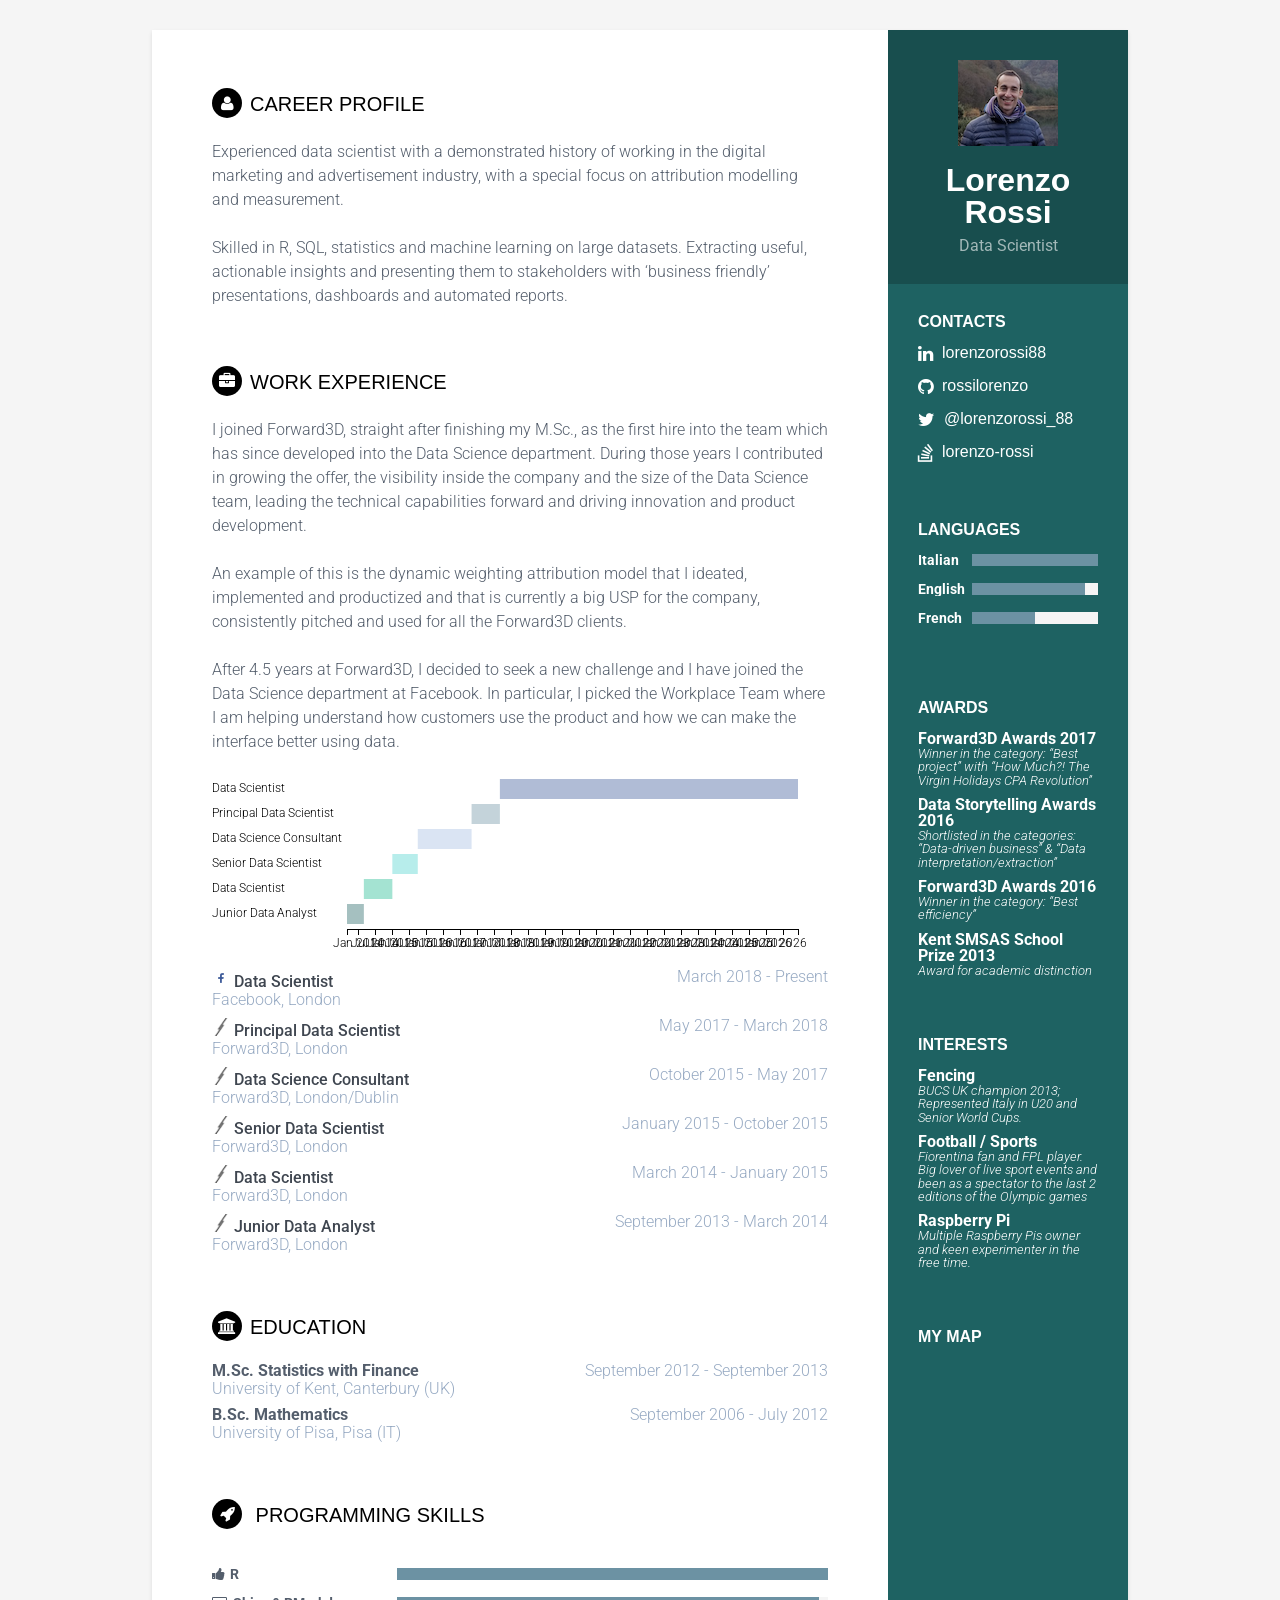
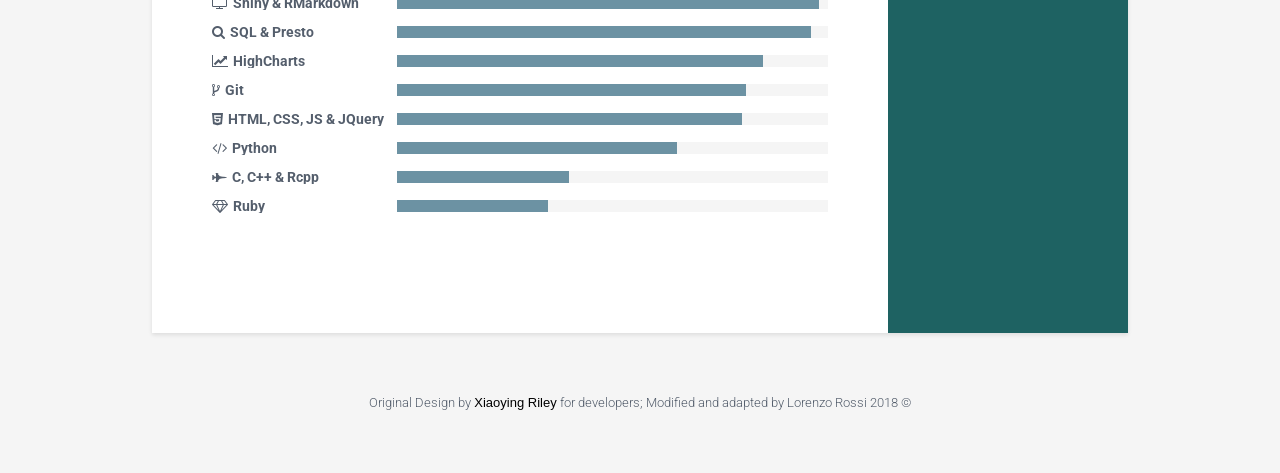
==== commit af6b9bc3: "Adding Facebook new job" ====
--- a/index.html
+++ b/index.html
@@ -3,7 +3,7 @@
   
  <html lang="en-us"> 
 <head>
-	<meta name="generator" content="Hugo 0.18.1" />
+	<meta name="generator" content="Hugo 0.33" />
         <title>Lorenzo Rossi&#39;s Resume</title>
     
     <meta charset="utf-8">
@@ -26,7 +26,7 @@
 
     
     <link rel="stylesheet" href="https://npmcdn.com/leaflet@0.7.7/dist/leaflet.css" />
-<script src="https://npmcdn.com/leaflet@0.7.7/dist/leaflet.js"></script>
+    <script src="https://npmcdn.com/leaflet@0.7.7/dist/leaflet.js"></script>
     
     <script type="text/javascript" src="assets/plugins/jquery-1.11.3.min.js"></script>
     
@@ -42,28 +42,39 @@
 	
     
 
+    
     <script type="text/javascript">
-
-  var _gaq = _gaq || [];
-  _gaq.push(['_setAccount', 'UA-99236014-1']);
-  _gaq.push(['_trackPageview']);
-
-  (function() {
-    var ga = document.createElement('script'); ga.type = 'text/javascript'; ga.async = true;
-    ga.src = ('https:' == document.location.protocol ? 'https://ssl' : 'http://www') + '.google-analytics.com/ga.js';
-    var s = document.getElementsByTagName('script')[0]; s.parentNode.insertBefore(ga, s);
-  })();
-
-  var firstScroll = false;
-
-    $(window).on('scroll', function() {
-    if (!firstScroll) {
-        _gaq.push(["_trackEvent", "Scroll", "True", "True"])
-        firstScroll = true;  
-    }
-});
-
-</script>
+      var _gaq = _gaq || [];
+      _gaq.push(['_setAccount', 'UA-99236014-1']);
+      _gaq.push(['_trackPageview']);
+
+      (function() {
+        var ga = document.createElement('script'); ga.type = 'text/javascript'; ga.async = true;
+        ga.src = ('https:' == document.location.protocol ? 'https://ssl' : 'http://www') + '.google-analytics.com/ga.js';
+        var s = document.getElementsByTagName('script')[0]; s.parentNode.insertBefore(ga, s);
+      })();
+
+      var firstScroll = false;
+
+        $(window).on('scroll', function() {
+        if (!firstScroll) {
+            _gaq.push(["_trackEvent", "Scroll", "True", "True"])
+            firstScroll = true;  
+        }
+    });
+    </script>
+    
+    
+    <script>
+        (function(h,o,t,j,a,r){
+            h.hj=h.hj||function(){(h.hj.q=h.hj.q||[]).push(arguments)};
+            h._hjSettings={hjid:709643,hjsv:6};
+            a=o.getElementsByTagName('head')[0];
+            r=o.createElement('script');r.async=1;
+            r.src=t+h._hjSettings.hjid+j+h._hjSettings.hjsv;
+            a.appendChild(r);
+        })(window,document,'https://static.hotjar.com/c/hotjar-','.js?sv=');
+    </script>
 
 
 </head>
@@ -148,6 +159,11 @@
                 <ul class="list-unstyled interests-list">
 				
                     <li>
+                    	<div style="font-weight: 700;">Forward3D Awards 2017</div>
+                    	<div style="font-style: italic; font-size: smaller;">Winner in the category: “Best project” with “How Much?! The Virgin Holidays CPA Revolution”</div>
+                    </li>
+				
+                    <li>
                     	<div style="font-weight: 700;">Data Storytelling Awards 2016</div>
                     	<div style="font-style: italic; font-size: smaller;">Shortlisted in the categories: “Data-driven business” &amp; “Data interpretation/extraction”</div>
                     </li>
@@ -180,7 +196,7 @@
 				
                     <li>
                     	<div style="font-weight: 700;">Football / Sports</div>
-                    	<div style="font-style: italic; font-size: smaller;">Fiorentina fan and fantasy premier league player. Big lover of live sport events and been as a spectator to the last 2 Olympic games</div>
+                    	<div style="font-style: italic; font-size: smaller;">Fiorentina fan and FPL player. Big lover of live sport events and been as a spectator to the last 2 editions of the Olympic games</div>
                     </li>
 				
                     <li>
@@ -246,7 +262,7 @@
 	            <section class="section summary-section">
                 <h2 class="section-title"><i class="fa fa-user"></i>Career Profile</h2>
                 <div class="summary">
-                    <p>Experienced data scientist with a demonstrated history of working in the digital marketing and advertisement industry, with a special focus on attribution modelling and measurement.<br><br>Skilled in R, SQL, statistics and machine learning on large datasets, extracting useful, actionable insights and presenting those insights to stakeholders with &lsquo;business friendly&rsquo; presentations, dashboards and automated reports.</p>
+                    <p>Experienced data scientist with a demonstrated history of working in the digital marketing and advertisement industry, with a special focus on attribution modelling and measurement.<br><br>Skilled in R, SQL, statistics and machine learning on large datasets. Extracting useful, actionable insights and presenting them to stakeholders with &lsquo;business friendly&rsquo; presentations, dashboards and automated reports.</p>
                 </div>
             </section>
     
@@ -256,57 +272,57 @@
     <h2 class="section-title"><i class="fa fa-briefcase"></i>Work Experience</h2>
 
     <div class="summary">
-        <p>I joined Forward3D, straight after finishing my M.Sc., as the first hire into the team, which has since developed into the Data Science department. During those years I contributed in growing the offer, the visibility inside the company and the size of the Data Science team, leading the technical capabilities forward and driving innovation and product development.<br><br>An example of this is the dynamic weighting attribution model that I ideated, implemented and productized and that is currently a unique selling point for the company and it is consistently pitched and used for all the Forward3D clients.</p>
+        <p>I joined Forward3D, straight after finishing my M.Sc., as the first hire into the team which has since developed into the Data Science department. During those years I contributed in growing the offer, the visibility inside the company and the size of the Data Science team, leading the technical capabilities forward and driving innovation and product development.<br><br>An example of this is the dynamic weighting attribution model that I ideated, implemented and productized and that is currently a big USP for the company, consistently pitched and used for all the Forward3D clients.<br><br>After 4.5 years at Forward3D, I decided to seek a new challenge and I have joined the Data Science department at Facebook. In particular, I picked the Workplace Team where I am helping understand how customers use the product and how we can make the interface better using data.</p>
     </div>
     
     <div id="timeline"></div>
     <br>
 
     
-        <div class="item jobs" id = "0" color = #6C92A3>
+        <div class="item jobs" id = "0" color = #3b5998>
             <div class="meta">
                 <div class="upper-row">
-                    <h3 class="job-title">Principal Data Scientist</h3>
-                    <div class="time" format_dates = "01/05/2017">May 2017 - Present</div>
-                </div>
-                <div class="company">Forward3D, London</div>
+                    <h3 class="job-title"><img style="width: 18px; height: 18px" src="assets/images/Facebook.png" alt="" />     Data Scientist</h3>
+                    <div class="time" format_dates = "03/01/2018">March 2018 - Present</div>
+                </div>
+                <div class="company">Facebook, London</div>
             </div>
             <div class="details">
                 <p></p>
             </div>
         </div>
     
-        <div class="item jobs" id = "1" color = #A2BCE0>
+        <div class="item jobs" id = "1" color = #6C92A3>
             <div class="meta">
                 <div class="upper-row">
-                    <h3 class="job-title">Data Science Consultant</h3>
-                    <div class="time" format_dates = "01/10/2015">October 2015 - May 2017</div>
-                </div>
-                <div class="company">Forward3D, London/Dublin</div>
+                    <h3 class="job-title"><img style="width: 18px; height: 18px" src="assets/images/Forward3D.png" alt="" />     Principal Data Scientist</h3>
+                    <div class="time" format_dates = "05/01/2017">May 2017 - March 2018</div>
+                </div>
+                <div class="company">Forward3D, London</div>
             </div>
             <div class="details">
                 <p></p>
             </div>
         </div>
     
-        <div class="item jobs" id = "2" color = #4CD3CC>
+        <div class="item jobs" id = "2" color = #A2BCE0>
             <div class="meta">
                 <div class="upper-row">
-                    <h3 class="job-title">Senior Data Scientist</h3>
-                    <div class="time" format_dates = "01/01/2015">January 2015 - October 2015</div>
-                </div>
-                <div class="company">Forward3D, London</div>
+                    <h3 class="job-title"><img style="width: 18px; height: 18px" src="assets/images/Forward3D.png" alt="" />     Data Science Consultant</h3>
+                    <div class="time" format_dates = "10/01/2015">October 2015 - May 2017</div>
+                </div>
+                <div class="company">Forward3D, London/Dublin</div>
             </div>
             <div class="details">
                 <p></p>
             </div>
         </div>
     
-        <div class="item jobs" id = "3" color = #1DBA90>
+        <div class="item jobs" id = "3" color = #4CD3CC>
             <div class="meta">
                 <div class="upper-row">
-                    <h3 class="job-title">Data Scientist</h3>
-                    <div class="time" format_dates = "01/03/2014">March 2014 - January 2015</div>
+                    <h3 class="job-title"><img style="width: 18px; height: 18px" src="assets/images/Forward3D.png" alt="" />     Senior Data Scientist</h3>
+                    <div class="time" format_dates = "01/01/2015">January 2015 - October 2015</div>
                 </div>
                 <div class="company">Forward3D, London</div>
             </div>
@@ -315,11 +331,24 @@
             </div>
         </div>
     
-        <div class="item jobs" id = "4" color = #1E6262>
+        <div class="item jobs" id = "4" color = #1DBA90>
             <div class="meta">
                 <div class="upper-row">
-                    <h3 class="job-title">Junior Data Analyst</h3>
-                    <div class="time" format_dates = "01/09/2013">September 2013 - March 2014</div>
+                    <h3 class="job-title"><img style="width: 18px; height: 18px" src="assets/images/Forward3D.png" alt="" />     Data Scientist</h3>
+                    <div class="time" format_dates = "03/01/2014">March 2014 - January 2015</div>
+                </div>
+                <div class="company">Forward3D, London</div>
+            </div>
+            <div class="details">
+                <p></p>
+            </div>
+        </div>
+    
+        <div class="item jobs" id = "5" color = #1E6262>
+            <div class="meta">
+                <div class="upper-row">
+                    <h3 class="job-title"><img style="width: 18px; height: 18px" src="assets/images/Forward3D.png" alt="" />     Junior Data Analyst</h3>
+                    <div class="time" format_dates = "09/01/2013">September 2013 - March 2014</div>
                 </div>
                 <div class="company">Forward3D, London</div>
             </div>
@@ -497,12 +526,8 @@
 	    <footer class="footer">
         <div class="text-center">
                 
-                <small class="copyright">Original Design by <a href="http://themes.3rdwavemedia.com" target="_blank">Xiaoying Riley</a> for developers</small><br><br>
-				<small class="copyright">2017 &copy; Modified and adapted by <b>Lorenzo Rossi</b> mixing other cool open source libraries/templates as:</small><br><br>
-				
-					<small><a href="https://github.com/jiahuang/d3-timeline" target="_blank">D3 Timeline</a></small>;
-					<small><a href="https://github.com/codrops/ThumbnailGridExpandingPreview" target="_blank">Expanding Thumbnails</a></small>;
-					<small><a href="http://www.flaticon.com/authors/freepik" target="_blank">Freepik's Flaticons</a></small>;
+                <small class="copyright">Original Design by <a href="http://themes.3rdwavemedia.com" target="_blank">Xiaoying Riley</a> for developers; </small>
+				<small class="copyright">Modified and adapted by <b>Lorenzo Rossi</b> 2018 &copy; </small>
 				
         </div>
     </footer>
